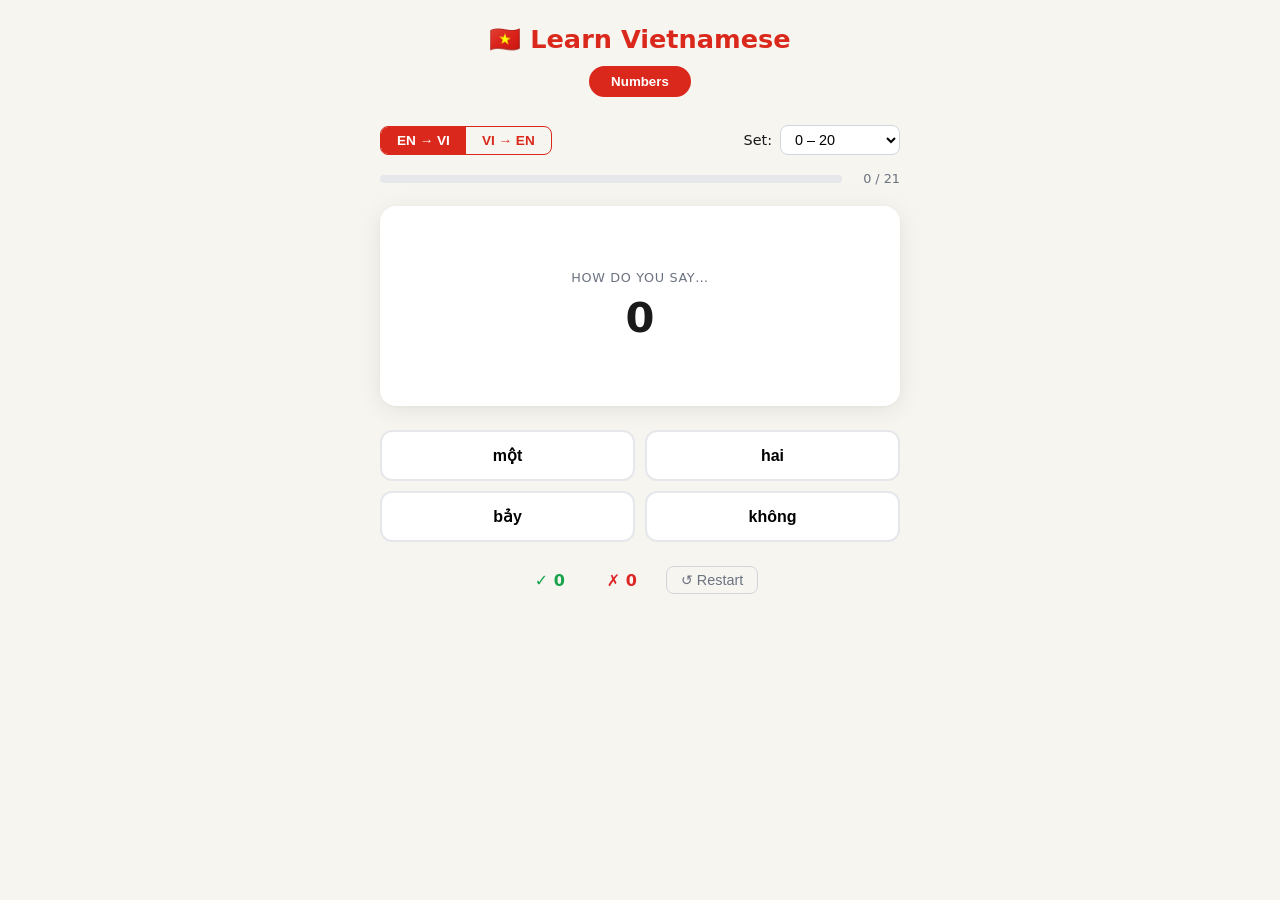
==== index.html @ e6bfa9f0 "first commit" ====
<!DOCTYPE html>
<html lang="en">
<head>
  <meta charset="UTF-8" />
  <meta name="viewport" content="width=device-width, initial-scale=1.0" />
  <title>Learn Vietnamese — Numbers</title>
  <link rel="stylesheet" href="style.css" />
</head>
<body>
  <div class="app">
    <header>
      <h1>🇻🇳 Learn Vietnamese</h1>
      <nav class="module-nav">
        <button class="module-btn active" data-module="numbers">Numbers</button>
      </nav>
    </header>

    <main id="quiz-area">
      <div class="controls">
        <div class="direction-toggle">
          <button id="dir-en-vi" class="dir-btn active">EN → VI</button>
          <button id="dir-vi-en" class="dir-btn">VI → EN</button>
        </div>
        <div class="set-select">
          <label for="set">Set:</label>
          <select id="set">
            <option value="0-10">0 – 10</option>
            <option value="0-20" selected>0 – 20</option>
            <option value="0-100">0 – 100</option>
            <option value="all">All (0–1000)</option>
          </select>
        </div>
      </div>

      <div class="progress-row">
        <div class="progress-bar-wrap">
          <div class="progress-bar" id="progress-bar"></div>
        </div>
        <span id="progress-label">0 / 0</span>
      </div>

      <div class="card" id="card">
        <div class="card-inner" id="card-inner">
          <div class="card-front">
            <span class="prompt-label" id="prompt-label">What is…</span>
            <span class="prompt" id="prompt"></span>
          </div>
          <div class="card-back" id="card-back">
            <span class="answer" id="answer-reveal"></span>
            <span class="note" id="note-reveal"></span>
          </div>
        </div>
      </div>

      <div class="choices" id="choices"></div>

      <div class="score-row">
        <span class="score correct" id="score-correct">✓ 0</span>
        <span class="score wrong" id="score-wrong">✗ 0</span>
        <button id="restart-btn" title="Restart">↺ Restart</button>
      </div>

      <div class="result-overlay hidden" id="result-overlay">
        <div class="result-box">
          <h2>Session complete!</h2>
          <p id="result-summary"></p>
          <button id="result-restart">Play again</button>
        </div>
      </div>
    </main>
  </div>

  <script src="app.js"></script>
</body>
</html>
---- style.css ----
*, *::before, *::after { box-sizing: border-box; margin: 0; padding: 0; }

:root {
  --red:   #da291c;
  --gold:  #f5c518;
  --bg:    #f7f5f0;
  --card:  #ffffff;
  --text:  #1a1a1a;
  --muted: #6b7280;
  --green: #16a34a;
  --wrong: #dc2626;
  --radius: 16px;
}

body {
  font-family: 'Segoe UI', system-ui, sans-serif;
  background: var(--bg);
  color: var(--text);
  min-height: 100vh;
  display: flex;
  align-items: flex-start;
  justify-content: center;
  padding: 24px 16px 48px;
}

.app { width: 100%; max-width: 520px; }

/* ── Header ── */
header {
  text-align: center;
  margin-bottom: 28px;
}
header h1 {
  font-size: 1.6rem;
  font-weight: 700;
  color: var(--red);
  margin-bottom: 12px;
}
.module-nav { display: flex; justify-content: center; gap: 8px; }
.module-btn {
  padding: 6px 20px;
  border: 2px solid var(--red);
  border-radius: 24px;
  background: transparent;
  color: var(--red);
  font-weight: 600;
  cursor: pointer;
  transition: background 0.15s, color 0.15s;
}
.module-btn.active { background: var(--red); color: #fff; }

/* ── Controls ── */
.controls {
  display: flex;
  align-items: center;
  justify-content: space-between;
  margin-bottom: 16px;
  gap: 12px;
  flex-wrap: wrap;
}
.direction-toggle { display: flex; border-radius: 8px; overflow: hidden; border: 1.5px solid var(--red); }
.dir-btn {
  padding: 6px 16px;
  border: none;
  background: transparent;
  color: var(--red);
  font-weight: 600;
  cursor: pointer;
  transition: background 0.15s, color 0.15s;
  font-size: 0.85rem;
}
.dir-btn.active { background: var(--red); color: #fff; }

.set-select { display: flex; align-items: center; gap: 8px; font-size: 0.9rem; }
.set-select select {
  padding: 5px 10px;
  border: 1.5px solid #d1d5db;
  border-radius: 8px;
  background: #fff;
  font-size: 0.9rem;
  cursor: pointer;
}

/* ── Progress ── */
.progress-row {
  display: flex;
  align-items: center;
  gap: 10px;
  margin-bottom: 20px;
}
.progress-bar-wrap {
  flex: 1;
  height: 8px;
  background: #e5e7eb;
  border-radius: 4px;
  overflow: hidden;
}
.progress-bar {
  height: 100%;
  background: var(--red);
  border-radius: 4px;
  width: 0%;
  transition: width 0.4s ease;
}
#progress-label { font-size: 0.8rem; color: var(--muted); white-space: nowrap; min-width: 48px; text-align: right; }

/* ── Card ── */
.card {
  perspective: 1000px;
  height: 200px;
  margin-bottom: 24px;
  cursor: default;
}
.card-inner {
  position: relative;
  width: 100%;
  height: 100%;
  transform-style: preserve-3d;
  transition: transform 0.5s cubic-bezier(0.4,0,0.2,1);
  border-radius: var(--radius);
}
.card-inner.flipped { transform: rotateY(180deg); }

.card-front, .card-back {
  position: absolute;
  inset: 0;
  backface-visibility: hidden;
  -webkit-backface-visibility: hidden;
  border-radius: var(--radius);
  display: flex;
  flex-direction: column;
  align-items: center;
  justify-content: center;
  padding: 24px;
  gap: 8px;
}
.card-front {
  background: var(--card);
  box-shadow: 0 4px 24px rgba(0,0,0,0.08), 0 1px 4px rgba(0,0,0,0.04);
  border: 2px solid transparent;
}
.card-back {
  background: var(--card);
  box-shadow: 0 4px 24px rgba(0,0,0,0.08);
  border: 2px solid transparent;
  transform: rotateY(180deg);
}
.card-back.correct { border-color: var(--green); }
.card-back.wrong   { border-color: var(--wrong); }

.prompt-label {
  font-size: 0.8rem;
  text-transform: uppercase;
  letter-spacing: 0.05em;
  color: var(--muted);
}
.prompt {
  font-size: 2.6rem;
  font-weight: 700;
  color: var(--text);
  text-align: center;
}
.answer {
  font-size: 2rem;
  font-weight: 700;
  color: var(--text);
}
.note {
  font-size: 0.82rem;
  color: var(--muted);
  text-align: center;
}

/* ── Choices ── */
.choices {
  display: grid;
  grid-template-columns: 1fr 1fr;
  gap: 10px;
  margin-bottom: 24px;
}
.choice-btn {
  padding: 14px 10px;
  border: 2px solid #e5e7eb;
  border-radius: 12px;
  background: #fff;
  font-size: 1rem;
  font-weight: 600;
  cursor: pointer;
  transition: border-color 0.15s, background 0.15s, transform 0.1s;
  text-align: center;
}
.choice-btn:hover:not(:disabled) {
  border-color: var(--red);
  background: #fff5f5;
  transform: translateY(-1px);
}
.choice-btn.correct {
  border-color: var(--green);
  background: #f0fdf4;
  color: var(--green);
}
.choice-btn.wrong {
  border-color: var(--wrong);
  background: #fef2f2;
  color: var(--wrong);
}
.choice-btn:disabled { cursor: default; }

/* ── Score row ── */
.score-row {
  display: flex;
  align-items: center;
  justify-content: center;
  gap: 16px;
}
.score {
  font-size: 1rem;
  font-weight: 700;
  min-width: 56px;
  text-align: center;
}
.score.correct { color: var(--green); }
.score.wrong   { color: var(--wrong); }

#restart-btn {
  background: none;
  border: 1.5px solid #d1d5db;
  border-radius: 8px;
  padding: 5px 14px;
  font-size: 0.9rem;
  cursor: pointer;
  color: var(--muted);
  transition: border-color 0.15s, color 0.15s;
}
#restart-btn:hover { border-color: var(--red); color: var(--red); }

/* ── Result overlay ── */
.result-overlay {
  position: fixed;
  inset: 0;
  background: rgba(0,0,0,0.45);
  display: flex;
  align-items: center;
  justify-content: center;
  z-index: 100;
}
.result-overlay.hidden { display: none; }
.result-box {
  background: #fff;
  border-radius: var(--radius);
  padding: 40px 48px;
  text-align: center;
  box-shadow: 0 20px 60px rgba(0,0,0,0.2);
  max-width: 340px;
  width: 90%;
}
.result-box h2 { font-size: 1.5rem; margin-bottom: 12px; color: var(--red); }
.result-box p  { color: var(--muted); margin-bottom: 24px; font-size: 1rem; }
#result-restart {
  padding: 10px 32px;
  background: var(--red);
  color: #fff;
  border: none;
  border-radius: 10px;
  font-size: 1rem;
  font-weight: 700;
  cursor: pointer;
  transition: opacity 0.15s;
}
#result-restart:hover { opacity: 0.88; }

/* ── Shake animation for wrong answer ── */
@keyframes shake {
  0%,100% { transform: translateX(0); }
  20%      { transform: translateX(-6px); }
  40%      { transform: translateX(6px); }
  60%      { transform: translateX(-4px); }
  80%      { transform: translateX(4px); }
}
.shake { animation: shake 0.35s ease; }
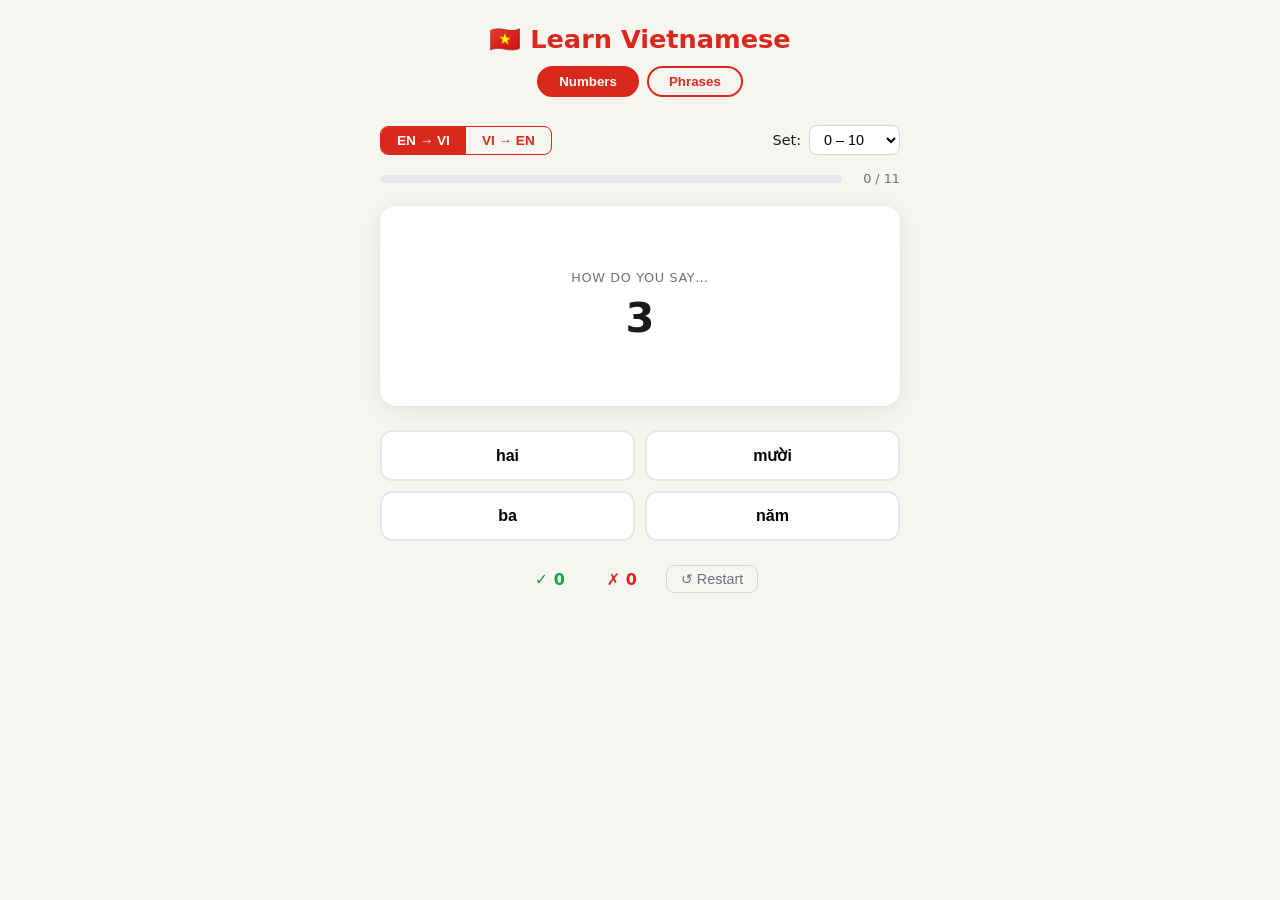
==== commit 9cbb2dbb: "ajout de phrases" ====
--- a/index.html
+++ b/index.html
@@ -3,16 +3,14 @@
 <head>
   <meta charset="UTF-8" />
   <meta name="viewport" content="width=device-width, initial-scale=1.0" />
-  <title>Learn Vietnamese — Numbers</title>
+  <title>Learn Vietnamese</title>
   <link rel="stylesheet" href="style.css" />
 </head>
 <body>
   <div class="app">
     <header>
       <h1>🇻🇳 Learn Vietnamese</h1>
-      <nav class="module-nav">
-        <button class="module-btn active" data-module="numbers">Numbers</button>
-      </nav>
+      <nav class="module-nav" id="module-nav"></nav>
     </header>
 
     <main id="quiz-area">
@@ -23,12 +21,7 @@
         </div>
         <div class="set-select">
           <label for="set">Set:</label>
-          <select id="set">
-            <option value="0-10">0 – 10</option>
-            <option value="0-20" selected>0 – 20</option>
-            <option value="0-100">0 – 100</option>
-            <option value="all">All (0–1000)</option>
-          </select>
+          <select id="set"></select>
         </div>
       </div>
 
@@ -70,6 +63,8 @@
     </main>
   </div>
 
+  <script src="data/numbers.js"></script>
+  <script src="data/greetings.js"></script>
   <script src="app.js"></script>
 </body>
 </html>
--- a/style.css
+++ b/style.css
@@ -160,6 +160,7 @@
   color: var(--text);
   text-align: center;
 }
+.prompt.long { font-size: 1.3rem; }
 .answer {
   font-size: 2rem;
   font-weight: 700;
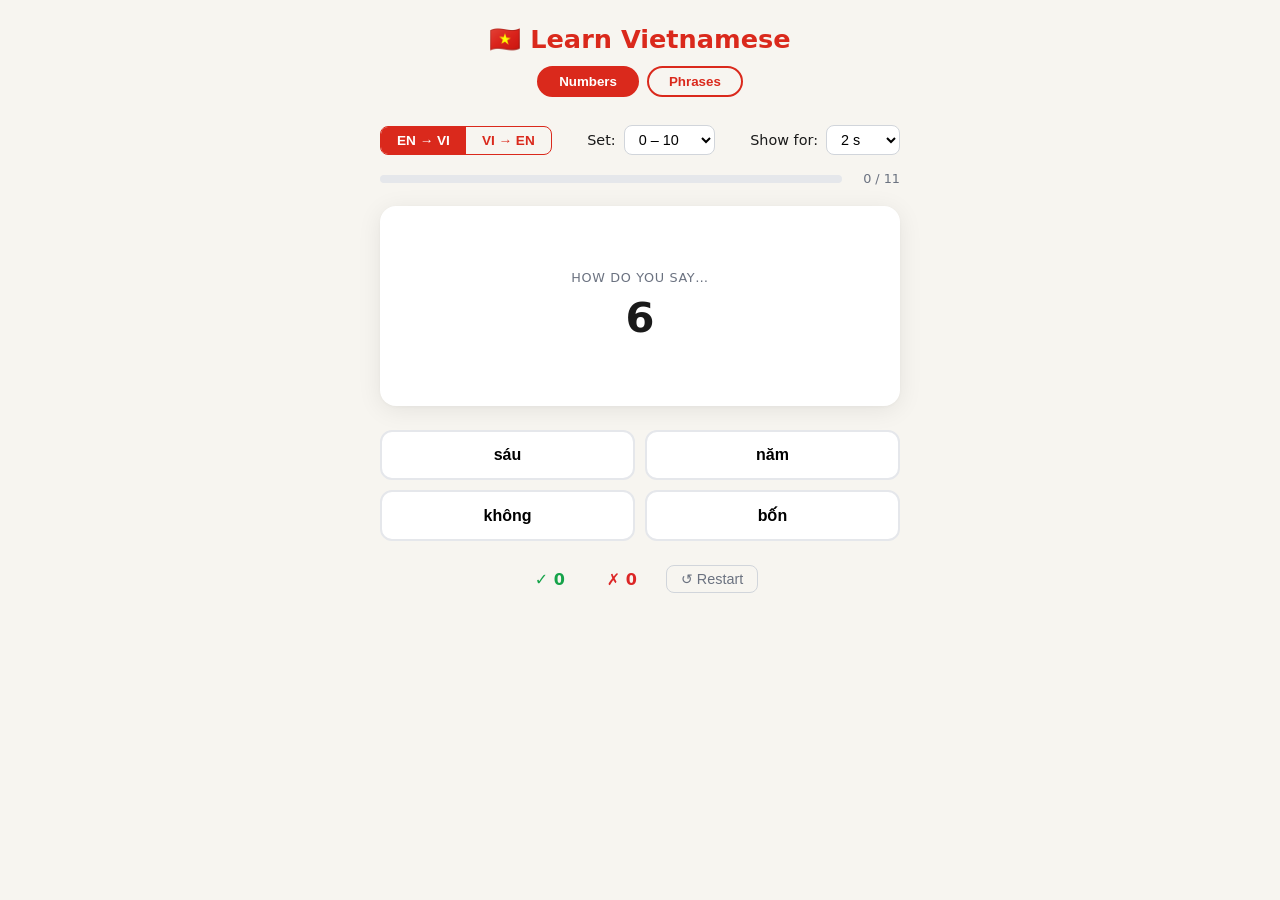
==== commit e1a7ba70: "show for" ====
--- a/index.html
+++ b/index.html
@@ -22,6 +22,16 @@
         <div class="set-select">
           <label for="set">Set:</label>
           <select id="set"></select>
+        </div>
+        <div class="set-select">
+          <label for="delay">Show for:</label>
+          <select id="delay">
+            <option value="1000">1 s</option>
+            <option value="1500">1.5 s</option>
+            <option value="2000" selected>2 s</option>
+            <option value="3000">3 s</option>
+            <option value="4000">4 s</option>
+          </select>
         </div>
       </div>
 
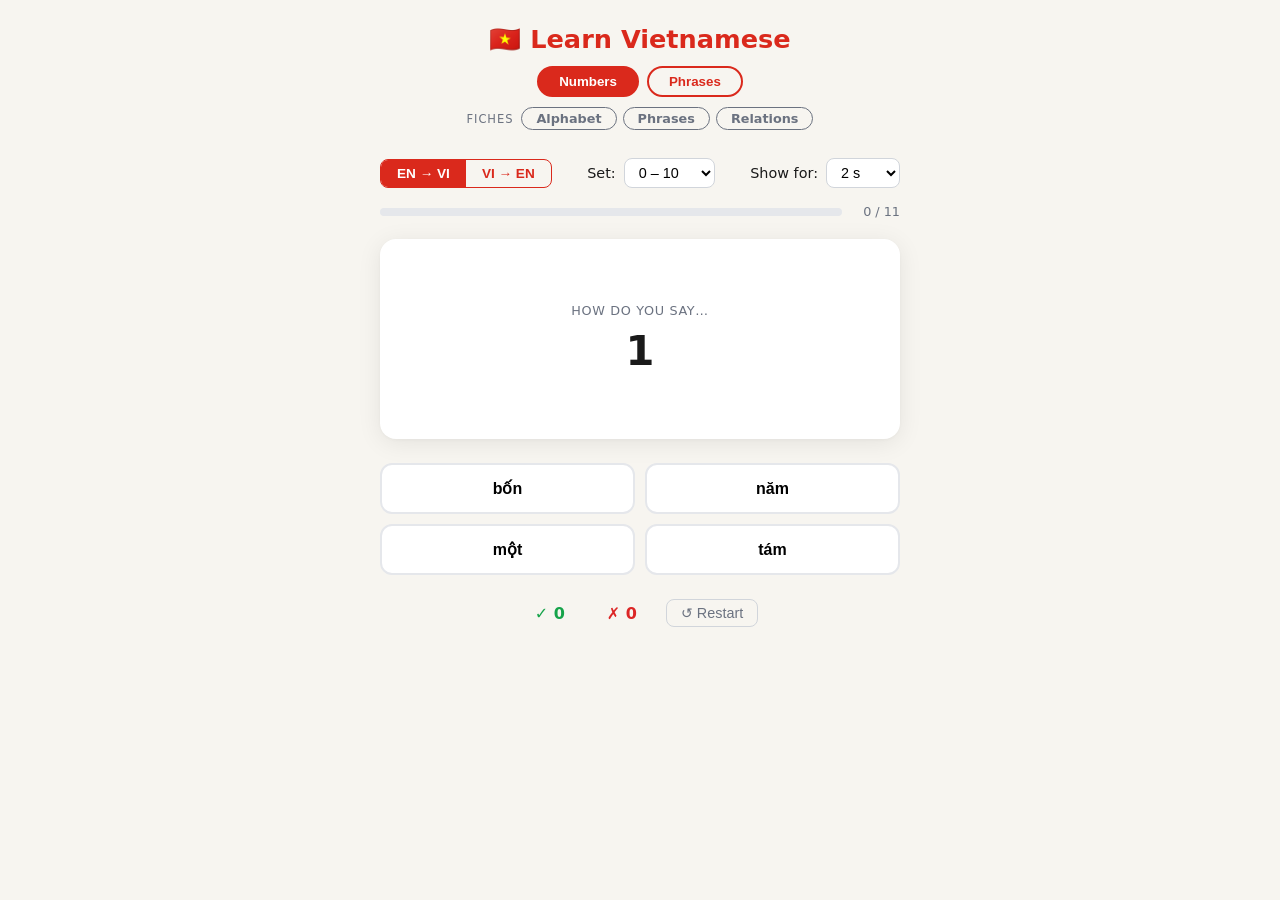
==== commit bb4e2faf: "pronoms" ====
--- a/index.html
+++ b/index.html
@@ -11,6 +11,12 @@
     <header>
       <h1>🇻🇳 Learn Vietnamese</h1>
       <nav class="module-nav" id="module-nav"></nav>
+      <div class="docs-nav">
+        <span class="docs-label">Fiches</span>
+        <a class="docs-link" href="docs/module-01-alphabet.html" target="_blank">Alphabet</a>
+        <a class="docs-link" href="docs/module-02-phrases.html" target="_blank">Phrases</a>
+        <a class="docs-link" href="docs/module-03-pronoms.html" target="_blank">Relations</a>
+      </div>
     </header>
 
     <main id="quiz-area">
--- a/style.css
+++ b/style.css
@@ -37,6 +37,38 @@
   margin-bottom: 12px;
 }
 .module-nav { display: flex; justify-content: center; gap: 8px; }
+
+/* ── Docs nav ── */
+.docs-nav {
+  display: flex;
+  align-items: center;
+  justify-content: center;
+  gap: 6px;
+  margin-top: 10px;
+}
+.docs-label {
+  font-size: 0.72rem;
+  text-transform: uppercase;
+  letter-spacing: 0.08em;
+  color: var(--muted);
+  margin-right: 2px;
+}
+.docs-link {
+  padding: 3px 14px;
+  border: 1.5px solid var(--muted);
+  border-radius: 24px;
+  background: transparent;
+  color: var(--muted);
+  font-size: 0.8rem;
+  font-weight: 600;
+  text-decoration: none;
+  transition: border-color 0.15s, color 0.15s, background 0.15s;
+}
+.docs-link:hover {
+  border-color: var(--gold);
+  color: #7a600a;
+  background: #fffbea;
+}
 .module-btn {
   padding: 6px 20px;
   border: 2px solid var(--red);
